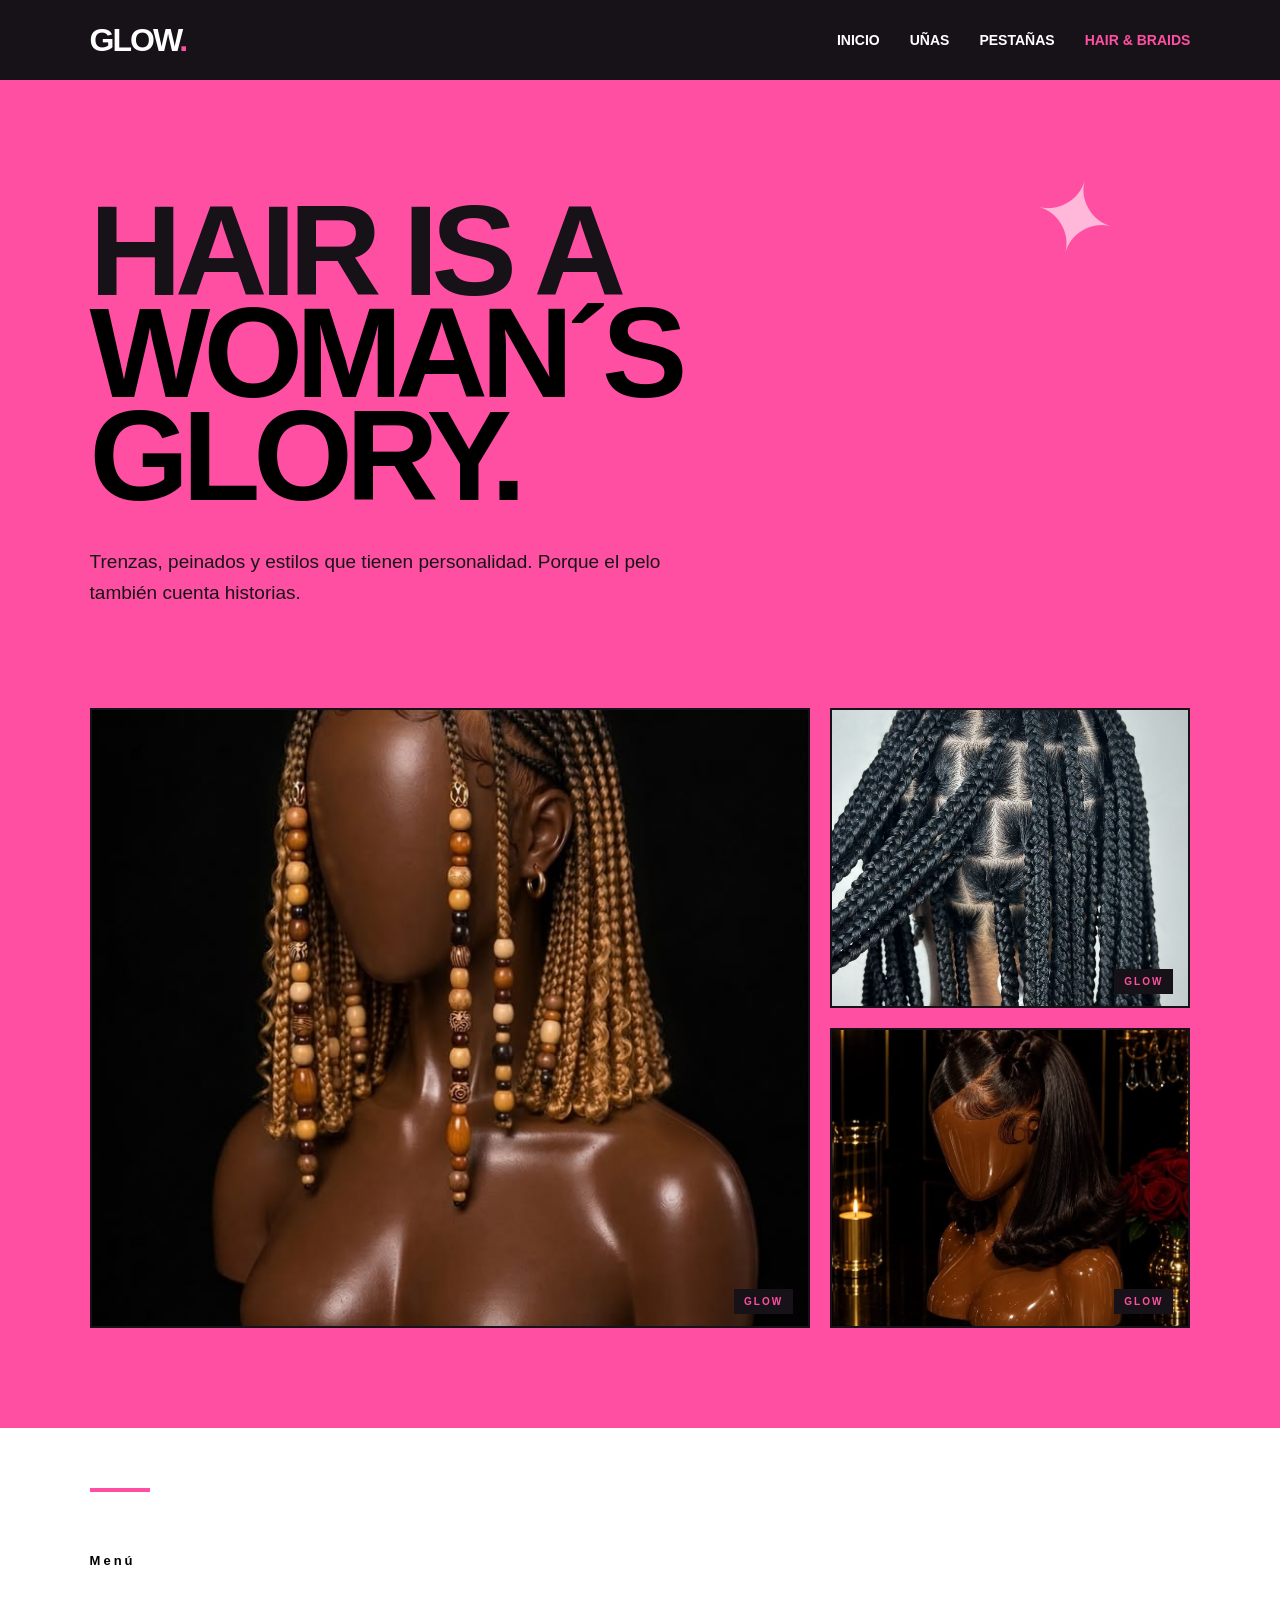
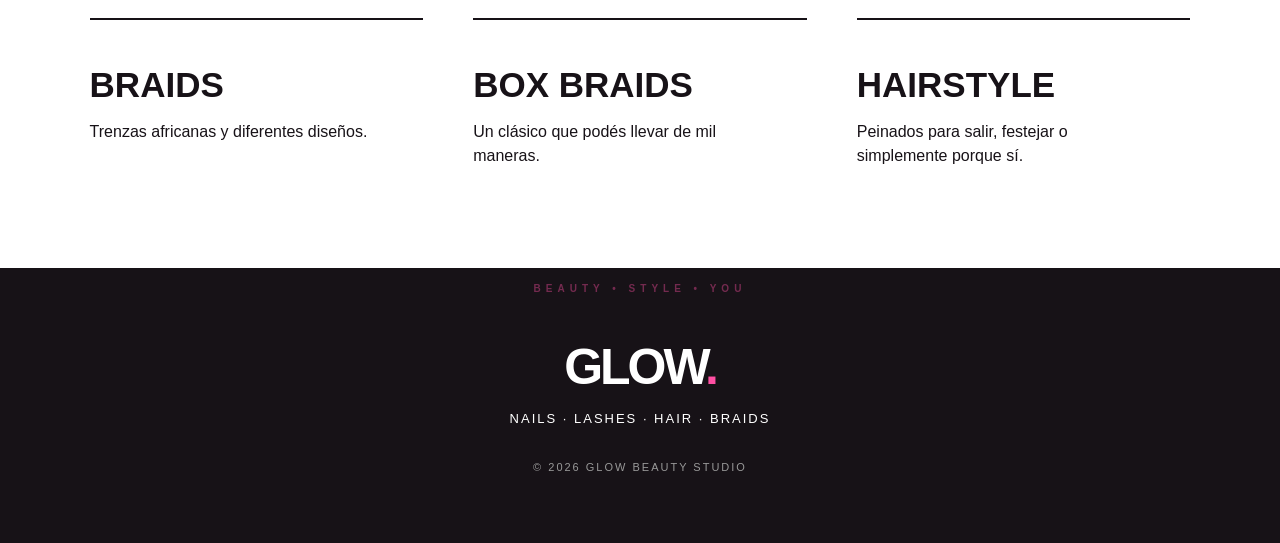
==== peinados.html @ 140ef934 "Entrega proyecto Estetica" ====
<!DOCTYPE html>
<html lang="es">

<head>
    <meta charset="UTF-8">
    <meta name="viewport" content="width=device-width, initial-scale=1.0">
    <title>GLOW — Hair & Braids</title>
    <link rel="stylesheet" href="style.css">
</head>

<body>

<header class="navbar">

    <a href="index.html" class="logo">
        GLOW<span>.</span>
    </a>

    <nav>
        <a href="index.html">Inicio</a>
        <a href="unas.html">Uñas</a>
        <a href="pestanas.html">Pestañas</a>
        <a href="peinados.html" class="activo">Hair & Braids</a>
    </nav>

</header>


<main>

    <section class="pagina-hero">


        <h1>
            HAIR IS A<br>
            <span>WOMAN´S GLORY.</span>
        </h1>

        <p>
            Trenzas, peinados y estilos que tienen
            personalidad. Porque el pelo también cuenta historias.
        </p>

    </section>


    <section class="galeria">

        <div class="foto-grande">
            <img src="img/trenzas_africanas.jpg" alt="Trenzas africanas">
        </div>

        <div class="foto">
            <img src="img/box_braids.jpg" alt="Box braids">
        </div>

        <div class="foto">
            <img src="img/peinados.jpg" alt="Peinado">
        </div>

    </section>


    <section class="contenido">

        <p class="mini-titulo">Menú</p>

        <div class="estilos">

            <div>
                <span></span>
                <h2>BRAIDS</h2>
                <p>
                    Trenzas africanas y diferentes diseños.
                </p>
            </div>

            <div>
              
                <h2>BOX BRAIDS</h2>
                <p>
                    Un clásico que podés llevar de mil maneras.
                </p>
            </div>

            <div>
             
                <h2>HAIRSTYLE</h2>
                <p>
                    Peinados para salir, festejar o simplemente
                    porque sí.
                </p>
            </div>

        </div>

    </section>

</main>


<footer>

    <div class="footer-logo">
        GLOW<span>.</span>
    </div>

    <p>NAILS · LASHES · HAIR · BRAIDS</p>

    <p class="copyright">
        © 2026 GLOW BEAUTY STUDIO
    </p>

</footer>

</body>
</html>
---- style.css ----
* {
    margin: 0;
    padding: 0;
    box-sizing: border-box;
}

body {
    background: #ff4fa3;
    color: #171217;
    font-family: Arial, sans-serif;
}



.navbar {
    width: 100%;
    min-height: 80px;
    padding: 18px 7%;
    background: #171217;
    display: flex;
    align-items: center;
    justify-content: space-between;
    gap: 30px;
}

.logo {
    color: white;
    text-decoration: none;
    font-size: 32px;
    font-weight: 900;
    letter-spacing: -2px;
    white-space: nowrap;
}

.logo span {
    color: #ff4fa3;
}

.navbar nav {
    display: flex;
    align-items: center;
    justify-content: flex-end;
    gap: 30px;
    flex-wrap: wrap;
}

.navbar nav a {
    color: white;
    text-decoration: none;
    font-size: 14px;
    font-weight: bold;
    text-transform: uppercase;
    transition: 0.3s;
    white-space: nowrap;
}

.navbar nav a:hover,
.navbar nav a.activo {
    color: #ff4fa3;
}




@media (max-width: 900px) {

    .navbar {
        flex-direction: column;
        justify-content: center;
        gap: 20px;
    }

    .navbar nav {
        width: 100%;
        justify-content: center;
        gap: 20px;
    }

}


.hero {
    min-height: 620px;
    padding: 100px 7%;
    display: flex;
    align-items: center;
    justify-content: space-between;
    gap: 50px;
    position: relative;
    overflow: hidden;
}

.hero::before {
    content: "GLOW";
    position: absolute;
    right: -40px;
    top: 40px;
    font-size: 180px;
    font-weight: 900;
    color: rgba(255, 255, 255, 0.15);
    transform: rotate(-8deg);
    pointer-events: none;
}

.hero-text {
    max-width: 650px;
    position: relative;
    z-index: 2;
}

.mini-titulo {
    color: #000000;
    font-size: 13px;
    font-weight: bold;
    letter-spacing: 3px;
    margin-bottom: 20px;
}

.hero h1 {
    font-size: clamp(70px, 10vw, 150px);
    line-height: 0.9;
    letter-spacing: -7px;
    margin-bottom: 55px;
}

.hero h1 span,
.pagina-hero h1 span {
    color: #000000;
}

.hero p {
    max-width: 500px;
    font-size: 18px;
    line-height: 1.6;
}

.hero .descripcion {
    margin-bottom: 30px;
}

.hero-img {
    width: 42%;
    position: relative;
}

.hero-img::before {
    content: "";
    position: absolute;
    width: 100%;
    height: 100%;
    border: 2px solid #171217;
    top: 14px;
    left: 14px;
    z-index: 0;
}

.hero-img img {
    width: 100%;
    height: 500px;
    object-fit: cover;
    display: block;
    position: relative;
    z-index: 1;
    border: 2px solid #171217;
}

.boton {
    display: inline-block;
    margin-top: 30px;
    padding: 16px 25px;
    background: #171217;
    color: white;
    text-decoration: none;
    font-size: 13px;
    font-weight: bold;
    letter-spacing: 1px;
    border: 2px solid #171217;
    transition: 0.3s;
}

.boton:hover {
    background: transparent;
    color: #171217;
    transform: translateY(-4px);
}




.intro {
    padding: 100px 7%;
    background: #171217;
    color: rgb(252, 27, 109);
    position: relative;
    overflow: hidden;
}

.intro::after {
    content: "✦";
    position: absolute;
    right: 8%;
    bottom: 30px;
    color: #ff4fa3;
    font-size: 90px;
    opacity: 0.8;
}

.intro h2 {
    max-width: 900px;
    font-size: clamp(40px, 6vw, 80px);
    line-height: 0.95;
    letter-spacing: -3px;
    position: relative;
    z-index: 1;
}

.intro h2 span {
    color: #ff4fa3;
}

.intro > p:last-child {
    max-width: 600px;
    margin-top: 40px;
    color: white;
    font-size: 17px;
    line-height: 1.7;
}




.servicios {
    padding: 100px 7%;
    position: relative;
}

.section-title {
    margin-bottom: 50px;
}

.section-title h2 {
    font-size: clamp(45px, 7vw, 90px);
    line-height: 0.9;
    letter-spacing: -4px;
}

.servicios-grid {
    display: grid;
    grid-template-columns: repeat(3, 1fr);
    gap: 20px;
}

.servicio {
    background: white;
    padding: 25px;
    min-height: 380px;
    border: 2px solid #171217;
    transition: 0.3s;
    text-decoration: none;
    color: #171217;
    position: relative;
    overflow: hidden;
}

.servicio::before {
    content: "GLOW";
    position: absolute;
    right: -25px;
    top: 10px;
    font-size: 55px;
    font-weight: 900;
    color: rgba(255, 79, 163, 0.15);
    transform: rotate(-90deg);
}

.servicio img {
    width: 100%;
    height: 180px;
    object-fit: cover;
    display: block;
    margin-top: 20px;
    transition: 0.4s;
}

.servicio:hover {
    background: #ff4fa3;
    transform: translateY(-8px);
    box-shadow: 8px 8px 0 #171217;
}

.servicio:hover img {
    transform: scale(1.04);
}

.servicio span {
    font-size: 13px;
    font-weight: bold;
}

.servicio h3 {
    font-size: 32px;
    margin: 30px 0 15px;
}

.servicio p {
    line-height: 1.5;
}




.frase {
    padding: 120px 7%;
    text-align: center;
    position: relative;
    background: white;
    overflow: hidden;
}

.frase::before {
    content: "“";
    position: absolute;
    left: 5%;
    top: 20px;
    font-size: 180px;
    font-weight: 900;
    color: #ff4fa3;
    opacity: 0.35;
}

.frase p {
    max-width: 1000px;
    margin: auto;
    font-size: clamp(45px, 7vw, 100px);
    line-height: 0.9;
    letter-spacing: -5px;
    font-weight: 900;
    position: relative;
}

.frase span {
    display: block;
    margin-top: 35px;
    font-size: 14px;
    font-weight: bold;
    letter-spacing: 3px;
}




.turnos {
    padding: 100px 7%;
    background: #f676b4;
    display: grid;
    grid-template-columns: 0.8fr 1.2fr;
    gap: 70px;
    align-items: start;
    position: relative;
}

.turnos-text {
    position: sticky;
    top: 30px;
}

.turnos h2 {
    font-size: clamp(50px, 8vw, 100px);
    line-height: 0.85;
    letter-spacing: -5px;
    margin-bottom: 20px;
}

.turnos p {
    margin-bottom: 45px;
    font-size: 18px;
    line-height: 1.6;
}

.turnos form {
    background: #171217;
    color: white;
    padding: 45px;
    border: 2px solid #171217;
    box-shadow: 12px 12px 0 rgba(23, 18, 23, 0.25);
}

fieldset {
    border: 1px solid #555;
    padding: 25px;
    margin-bottom: 25px;
}

legend {
    color: #ff4fa3;
    padding: 0 10px;
    font-size: 13px;
    font-weight: bold;
    text-transform: uppercase;
    letter-spacing: 2px;
}

form label {
    display: block;
    margin-bottom: 10px;
    font-size: 13px;
    font-weight: bold;
    text-transform: uppercase;
    letter-spacing: 1px;
}

form input,
form select,
form textarea {
    width: 100%;
    padding: 15px;
    border: 1px solid #777;
    background: #242024;
    color: white;
    font-family: Arial, sans-serif;
    font-size: 15px;
    margin-bottom: 22px;
}

form input:focus,
form select:focus,
form textarea:focus {
    outline: none;
    border-color: #ff4fa3;
    box-shadow: 0 0 0 2px rgba(255, 79, 163, 0.2);
}

form textarea {
    min-height: 130px;
    resize: vertical;
}

.pregunta {
    margin: 5px 0 15px;
    font-size: 13px;
    font-weight: bold;
    text-transform: uppercase;
    letter-spacing: 1px;
}

.check {
    display: flex;
    align-items: center;
    gap: 10px;
    margin-bottom: 15px;
    font-size: 14px;
    font-weight: normal;
    text-transform: none;
    letter-spacing: 0;
}

.check input {
    width: auto;
    margin: 0;
}

.form-buttons {
    display: flex;
    gap: 15px;
}

.form-buttons button {
    padding: 15px 25px;
    border: 2px solid #ff4fa3;
    background: #ff4fa3;
    color: #171217;
    font-weight: bold;
    cursor: pointer;
    text-transform: uppercase;
    transition: 0.3s;
}

.form-buttons button[type="reset"] {
    background: transparent;
    color: white;
}

.form-buttons button:hover {
    transform: translateY(-3px);
}



.pagina-hero {
    padding: 120px 7% 80px;
    max-width: 1200px;
    position: relative;
}

.pagina-hero::after {
    content: "✦";
    position: absolute;
    right: 7%;
    top: 80px;
    font-size: 100px;
    color: white;
    opacity: 0.6;
    transform: rotate(15deg);
}

.pagina-hero h1 {
    font-size: clamp(65px, 10vw, 145px);
    line-height: 0.8;
    letter-spacing: -7px;
    margin-bottom: 40px;
    position: relative;
    z-index: 1;
}

.pagina-hero > p:last-child {
    max-width: 600px;
    font-size: 19px;
    line-height: 1.6;
}




.galeria {
    padding: 20px 7% 100px;
    display: grid;
    grid-template-columns: 2fr 1fr;
    grid-template-rows: 300px 300px;
    gap: 20px;
}

.galeria img {
    width: 100%;
    height: 100%;
    object-fit: cover;
    display: block;
    transition: 0.5s;
}

.foto-grande {
    grid-row: span 2;
}

.foto {
    overflow: hidden;
    position: relative;
    border: 2px solid #171217;
}

.foto-grande {
    overflow: hidden;
    position: relative;
    border: 2px solid #171217;
}

.foto::after,
.foto-grande::after {
    content: "GLOW";
    position: absolute;
    bottom: 12px;
    right: 15px;
    background: #171217;
    color: #ff4fa3;
    padding: 7px 10px;
    font-size: 10px;
    font-weight: bold;
    letter-spacing: 2px;
}

.foto:hover img,
.foto-grande:hover img {
    transform: scale(1.05);
}




.contenido {
    padding: 100px 7%;
    background: white;
    position: relative;
}

.contenido::before {
    content: "";
    position: absolute;
    left: 7%;
    top: 60px;
    width: 60px;
    height: 4px;
    background: #ff4fa3;
}

.contenido .mini-titulo {
    padding-top: 25px;
}

.estilos {
    display: grid;
    grid-template-columns: repeat(3, 1fr);
    gap: 50px;
    margin-top: 50px;
}

.estilos div {
    border-top: 2px solid #171217;
    padding-top: 20px;
    transition: 0.3s;
}

.estilos div:hover {
    transform: translateY(-6px);
    border-top-color: #ff4fa3;
}

.estilos span {
    color: #ff3892;
    font-weight: bold;
}

.estilos h2 {
    font-size: 35px;
    margin: 25px 0 15px;
}

.estilos p {
    line-height: 1.5;
    max-width: 300px;
}



footer {
    background: #171217;
    color: white;
    padding: 70px 7%;
    text-align: center;
    position: relative;
    overflow: hidden;
}

footer::before {
    content: "BEAUTY • STYLE • YOU";
    position: absolute;
    top: 15px;
    left: 0;
    width: 100%;
    color: #ff4fa3;
    opacity: 0.4;
    font-size: 10px;
    font-weight: bold;
    letter-spacing: 5px;
}

.footer-logo {
    font-size: 50px;
    font-weight: 900;
    letter-spacing: -3px;
}

.footer-logo span {
    color: #ff4fa3;
}

footer p {
    margin-top: 15px;
    font-size: 13px;
    letter-spacing: 2px;
}

footer .copyright {
    color: #999;
    font-size: 11px;
    margin-top: 35px;
}




@media (max-width: 800px) {

    .navbar {
        flex-direction: column;
        gap: 20px;
    }

    .navbar nav {
        gap: 15px;
        flex-wrap: wrap;
        justify-content: center;
    }

    .hero {
        flex-direction: column;
        align-items: flex-start;
    }

    .hero::before {
        font-size: 100px;
        top: 20px;
    }

    .hero-img {
        width: 100%;
    }

    .hero-img img {
        height: 400px;
    }

    .servicios-grid {
        grid-template-columns: 1fr;
    }

    .galeria {
        grid-template-columns: 1fr;
        grid-template-rows: auto;
    }

    .foto-grande {
        grid-row: auto;
    }

    .galeria img {
        height: 350px;
    }

    .estilos {
        grid-template-columns: 1fr;
        gap: 35px;
    }

    .turnos {
        grid-template-columns: 1fr;
        gap: 30px;
    }

    .turnos-text {
        position: static;
    }

    .turnos form {
        padding: 25px;
    }

    .form-buttons {
        flex-direction: column;
    }

    .form-buttons button {
        width: 100%;
    }

    .pagina-hero::after {
        font-size: 60px;
        top: 40px;
    }
}
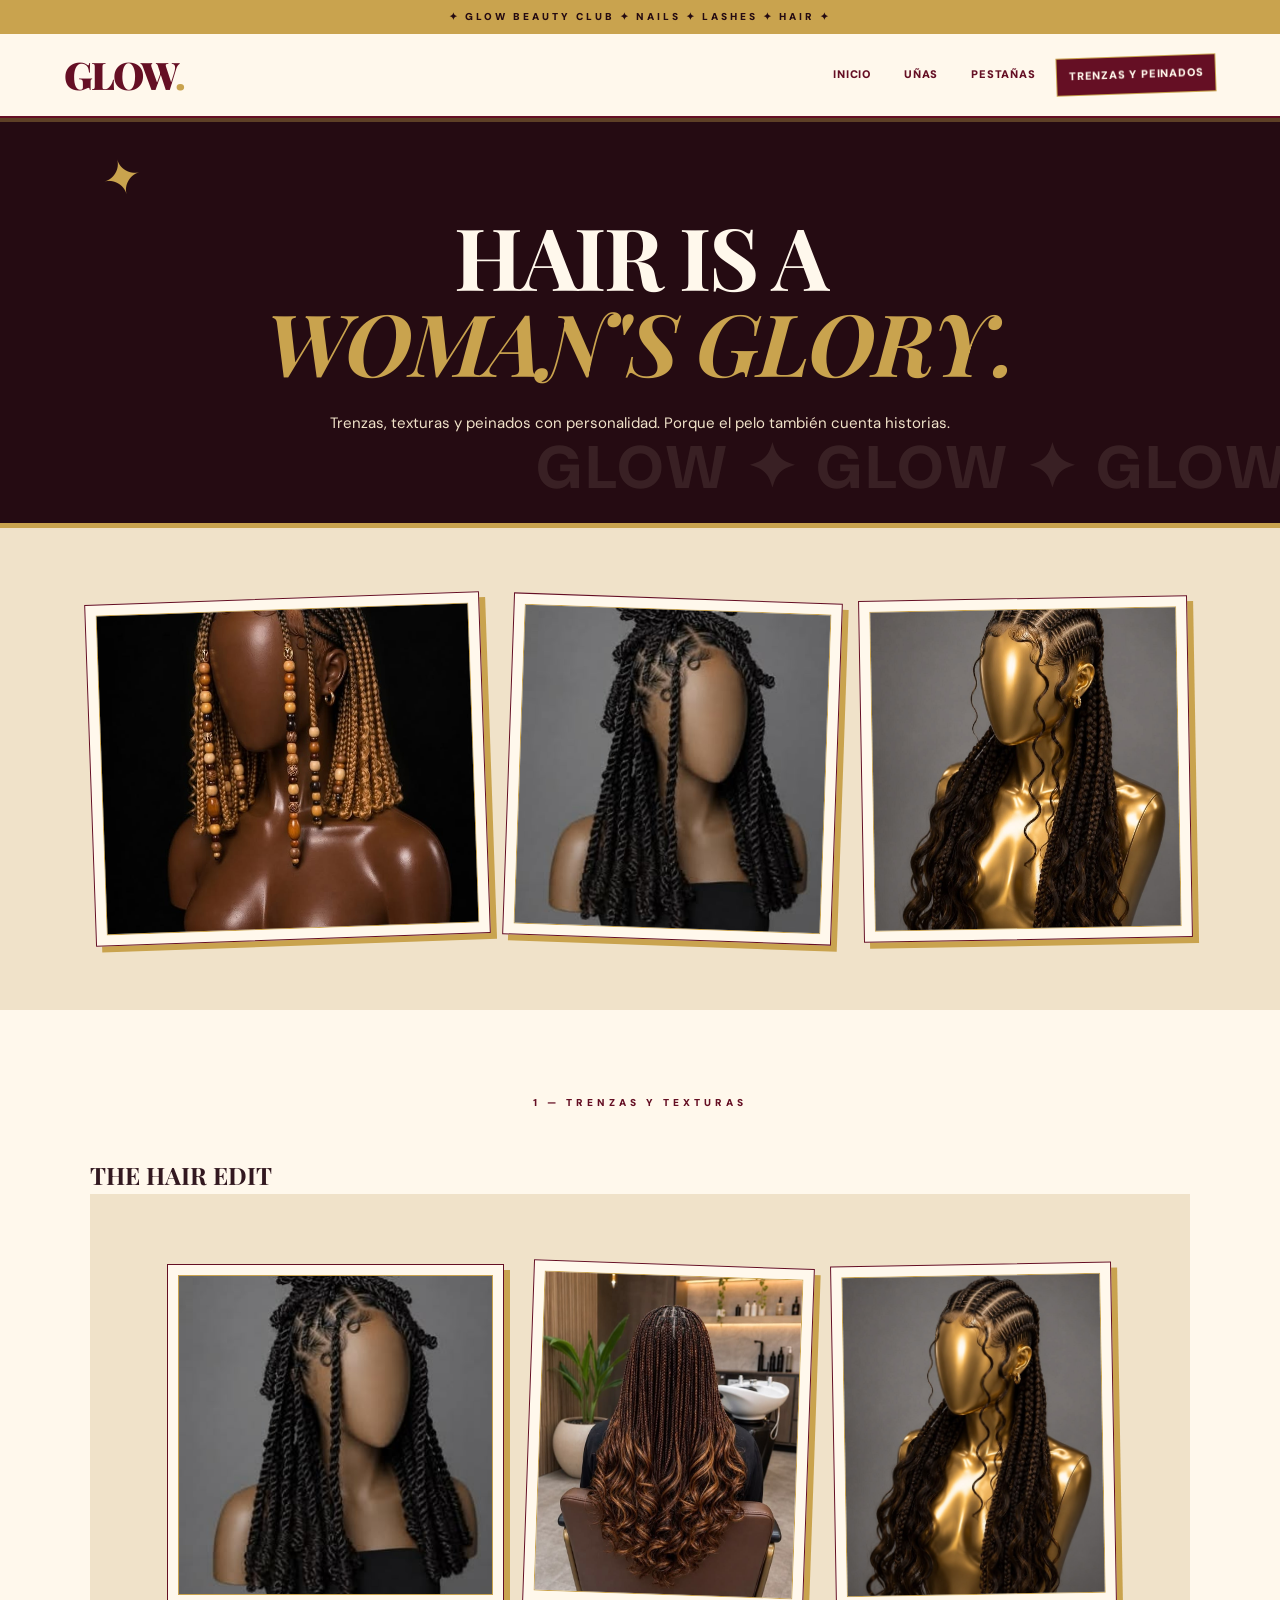
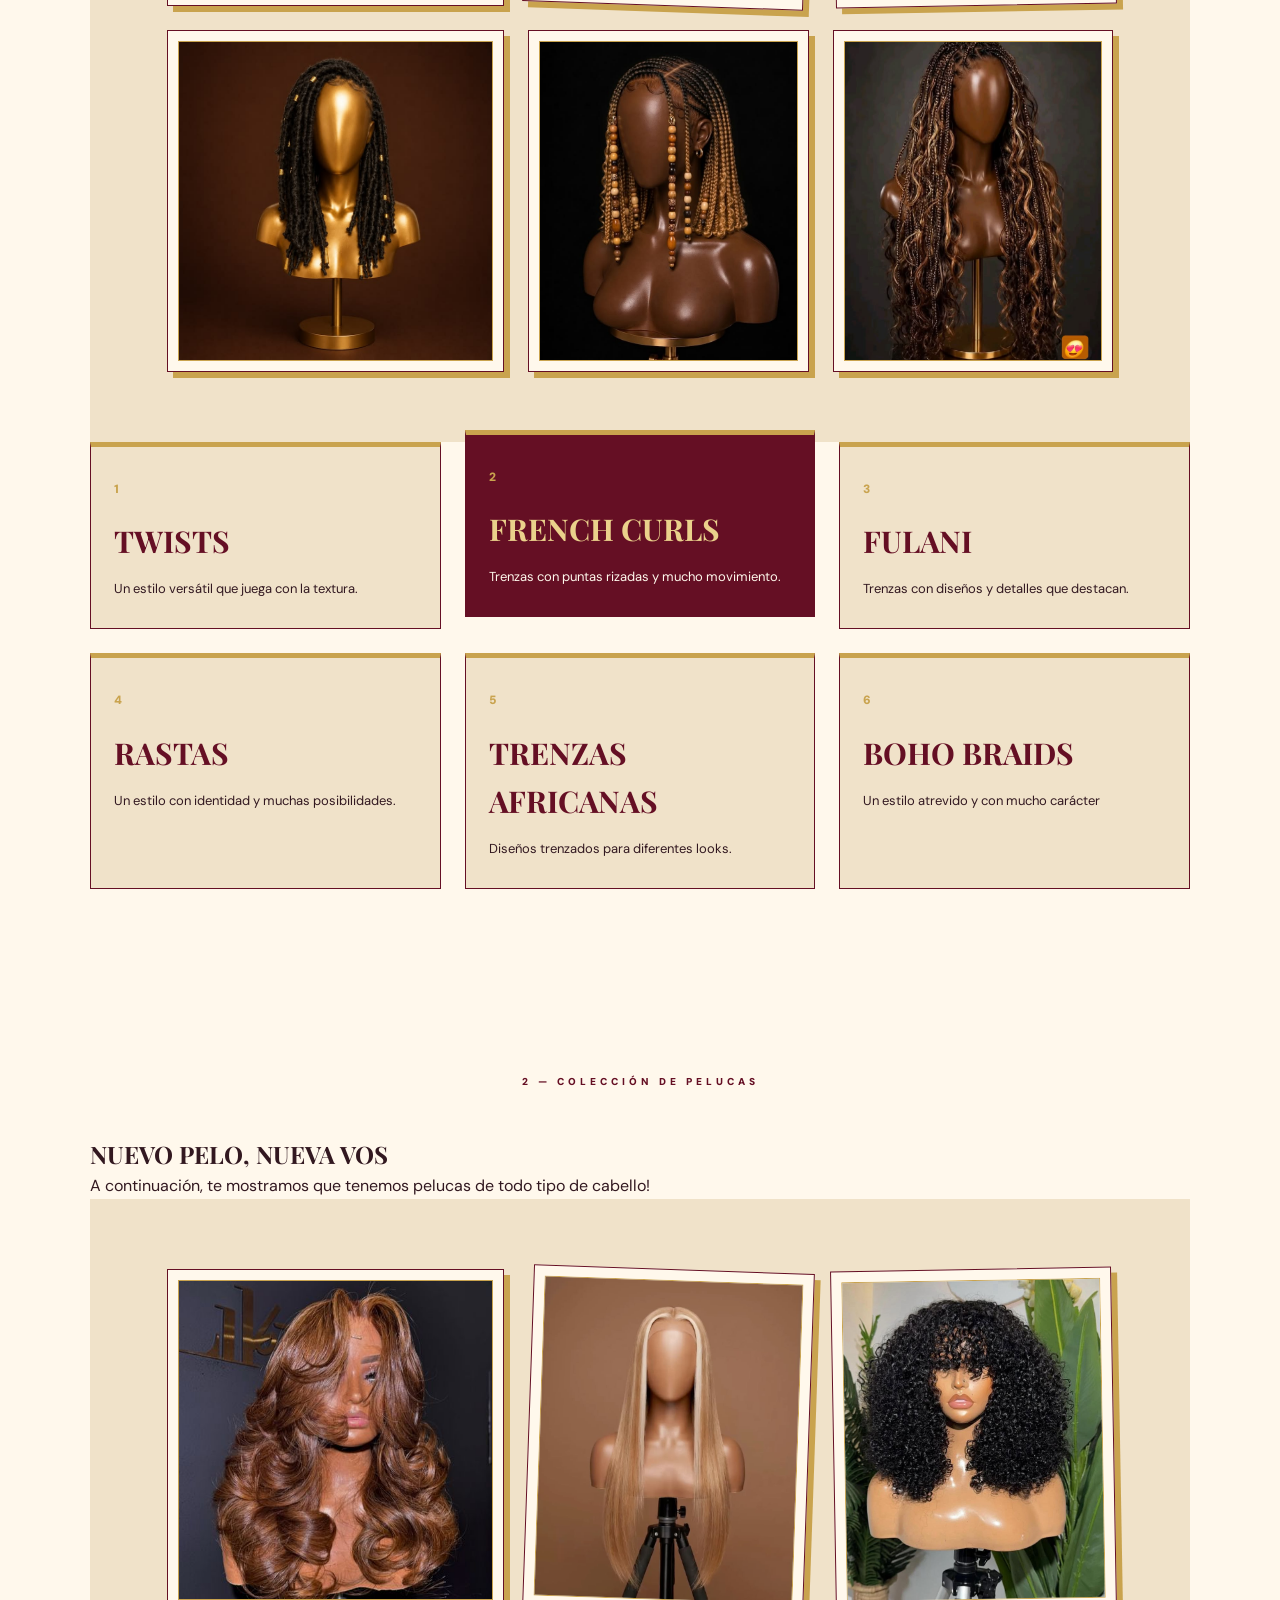
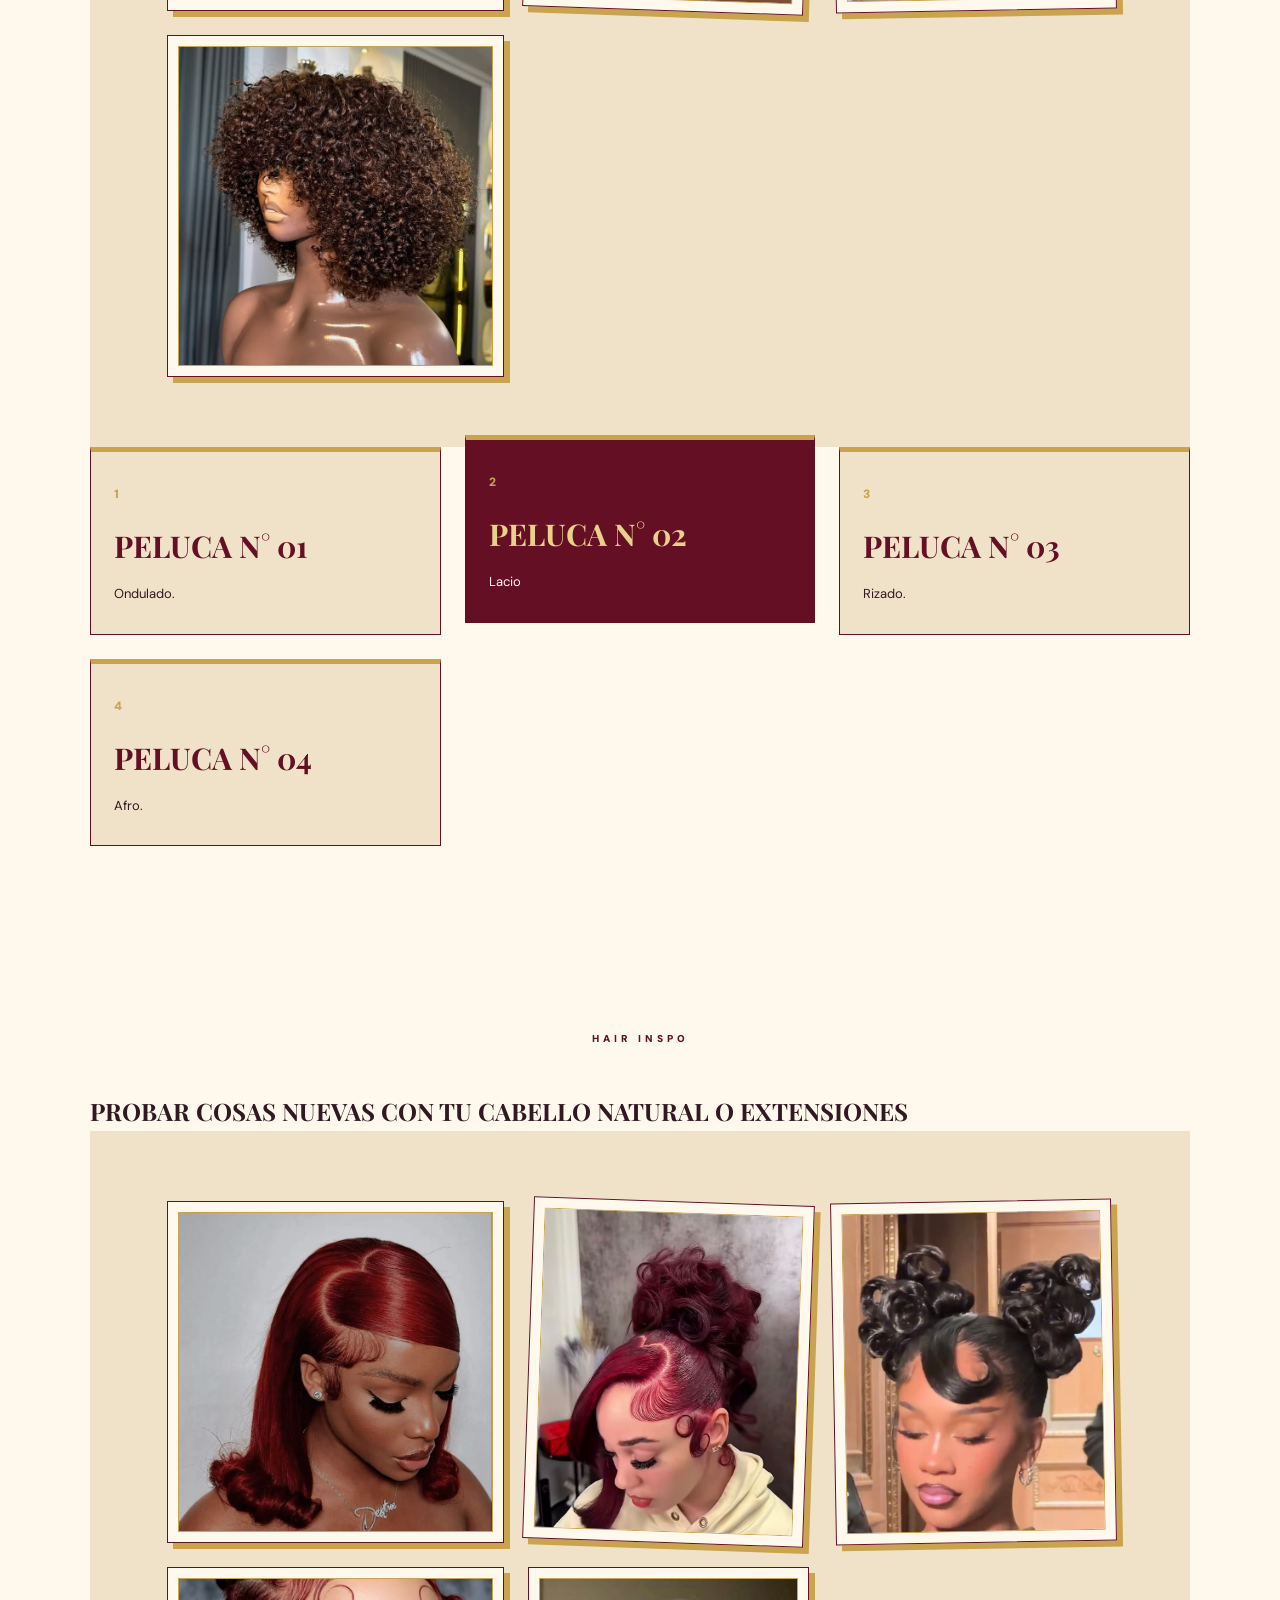
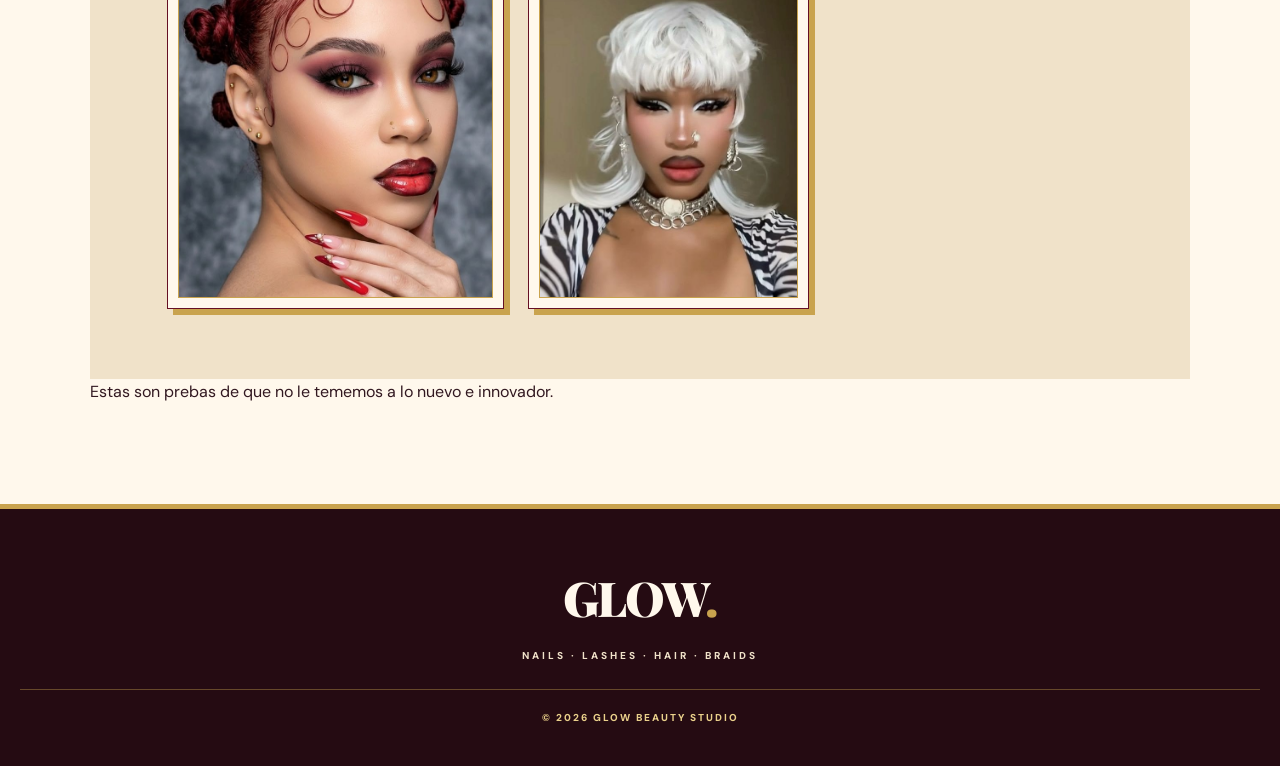
==== commit a0835b8b: "Add files Vía upload" ====
--- a/peinados.html
+++ b/peinados.html
@@ -1,118 +1,176 @@
+
 <!DOCTYPE html>
 <html lang="es">
-
 <head>
     <meta charset="UTF-8">
     <meta name="viewport" content="width=device-width, initial-scale=1.0">
-    <title>GLOW — Hair & Braids</title>
+    <title>GLOW — Trenzas y Peinados</title>
     <link rel="stylesheet" href="style.css">
 </head>
-
 <body>
 
 <header class="navbar">
-
-    <a href="index.html" class="logo">
-        GLOW<span>.</span>
-    </a>
-
+    <a href="index.html" class="logo">GLOW<span>.</span></a>
     <nav>
         <a href="index.html">Inicio</a>
         <a href="unas.html">Uñas</a>
         <a href="pestanas.html">Pestañas</a>
-        <a href="peinados.html" class="activo">Hair & Braids</a>
+        <a href="peinados.html" class="activo">Trenzas y Peinados</a>
     </nav>
-
 </header>
 
-
 <main>
-
     <section class="pagina-hero">
-
-
-        <h1>
-            HAIR IS A<br>
-            <span>WOMAN´S GLORY.</span>
-        </h1>
-
-        <p>
-            Trenzas, peinados y estilos que tienen
-            personalidad. Porque el pelo también cuenta historias.
-        </p>
-
+        <h1>HAIR IS A<br><span>WOMAN'S GLORY.</span></h1>
+        <p>Trenzas, texturas y peinados con personalidad. Porque el pelo también cuenta historias.</p>
     </section>
 
-
     <section class="galeria">
-
         <div class="foto-grande">
             <img src="img/trenzas_africanas.jpg" alt="Trenzas africanas">
         </div>
+        <div class="foto">
+            <img src="img/twists.jpg" alt="Peinado con twists">
+        </div>
+        <div class="foto">
+            <img src="img/fulani.jpg" alt="Fulani braids">
+        </div>
+    </section>
 
-        <div class="foto">
-            <img src="img/box_braids.jpg" alt="Box braids">
+    <section class="contenido">
+        <p class="mini-titulo">1 — TRENZAS Y TEXTURAS</p>
+        <h2>THE HAIR EDIT</h2>
+
+        <div class="galeria">
+            <div class="foto">
+                <img src="img/twists.jpg" alt="Twists">
+            </div>
+            <div class="foto">
+                <img src="img/french_curls.jpg" alt="French curls">
+            </div>
+            <div class="foto">
+                <img src="img/fulani.jpg" alt="Trenzas Fulani">
+            </div>
+            <div class="foto">
+                <img src="img/rasats.jpg" alt="Rastas">
+            </div>
+            <div class="foto">
+                <img src="img/trenzas_africanas.jpg" alt="Trenzas africanas">
+            </div>
+             <div class="foto">
+                <img src="img/bohobraids.jpg" alt="trenzas boho">
+            </div>
         </div>
 
-        <div class="foto">
-            <img src="img/peinados.jpg" alt="Peinado">
+        <div class="estilos">
+            <div>
+                <span>1</span>
+                <h2>TWISTS</h2>
+                <p>Un estilo versátil que juega con la textura.</p>
+            </div>
+            <div>
+                <span>2</span>
+                <h2>FRENCH CURLS</h2>
+                <p>Trenzas con puntas rizadas y mucho movimiento.</p>
+            </div>
+            <div>
+                <span>3</span>
+                <h2>FULANI</h2>
+                <p>Trenzas con diseños y detalles que destacan.</p>
+            </div>
+            <div>
+                <span>4</span>
+                <h2>RASTAS</h2>
+                <p>Un estilo con identidad y muchas posibilidades.</p>
+            </div>
+            <div>
+                <span>5</span>
+                <h2>TRENZAS AFRICANAS</h2>
+                <p>Diseños trenzados para diferentes looks.</p>
+            </div>
+            <div>
+                <span>6</span>
+                <h2>BOHO BRAIDS</h2>
+                <p>Un estilo atrevido y con mucho carácter</p>
+            </div>
+        </div>
+    </section>
+
+    <section class="contenido">
+        <p class="mini-titulo">2 — COLECCIÓN DE PELUCAS</p>
+        <h2>NUEVO PELO, NUEVA VOS</h2>
+        <p>A continuación, te mostramos que tenemos pelucas de todo tipo de cabello!</p>
+
+        <div class="galeria">
+            <div class="foto">
+                <img src="img/wig1.jpg" alt="Peluca estilo uno">
+            </div>
+            <div class="foto">
+                <img src="img/wig2.jpg" alt="Peluca estilo dos">
+            </div>
+            <div class="foto">
+                <img src="img/wig3.jpg" alt="Peluca estilo tres">
+            </div>
+            <div class="foto">
+                <img src="img/wig4.jpg" alt="Peluca estilo cuatro">
+            </div>
         </div>
 
+        <div class="estilos">
+            <div>
+                <span>1</span>
+                <h2>PELUCA N° 01</h2>
+                <p>Ondulado.</p>
+            </div>
+            <div>
+                <span>2</span>
+                <h2>PELUCA N° 02</h2>
+                <p>Lacio</p>
+            </div>
+            <div>
+                <span>3</span>
+                <h2>PELUCA N° 03</h2>
+                <p>Rizado.</p>
+            </div>
+            <div>
+                <span>4</span>
+                <h2>PELUCA N° 04</h2>
+                <p>Afro.</p>
+            </div>
+        </div>
     </section>
 
+    <section class="contenido">
+        <p class="mini-titulo">HAIR INSPO</p>
+        <h2>PROBAR COSAS NUEVAS CON TU CABELLO NATURAL O EXTENSIONES</h2>
 
-    <section class="contenido">
-
-        <p class="mini-titulo">Menú</p>
-
-        <div class="estilos">
-
-            <div>
-                <span></span>
-                <h2>BRAIDS</h2>
-                <p>
-                    Trenzas africanas y diferentes diseños.
-                </p>
+        <div class="galeria">
+            <div class="foto">
+                <img src="img/peinado1.jpg" alt="Inspiración de peinado uno">
             </div>
-
-            <div>
-              
-                <h2>BOX BRAIDS</h2>
-                <p>
-                    Un clásico que podés llevar de mil maneras.
-                </p>
+            <div class="foto">
+                <img src="img/peinado2.jpg" alt="Inspiración de peinado dos">
             </div>
-
-            <div>
-             
-                <h2>HAIRSTYLE</h2>
-                <p>
-                    Peinados para salir, festejar o simplemente
-                    porque sí.
-                </p>
+            <div class="foto">
+                <img src="img/peinado3.jpg" alt="Inspiración de peinado tres">
             </div>
-
+            <div class="foto">
+                <img src="img/peinado4.jpg" alt="Inspiración de peinado cuatro">
+            </div>
+            <div class="foto">
+                <img src="img/peinado5.jpg" alt="Inspiración de peinado cinco">
+            </div>
         </div>
 
+        <p>Estas son prebas de que no le tememos a lo nuevo e innovador.</p>
     </section>
-
 </main>
 
-
 <footer>
-
-    <div class="footer-logo">
-        GLOW<span>.</span>
-    </div>
-
+    <div class="footer-logo">GLOW<span>.</span></div>
     <p>NAILS · LASHES · HAIR · BRAIDS</p>
-
-    <p class="copyright">
-        © 2026 GLOW BEAUTY STUDIO
-    </p>
-
+    <p class="copyright">© 2026 GLOW BEAUTY STUDIO</p>
 </footer>
 
 </body>
-</html>
-
+</html>
--- a/style.css
+++ b/style.css
@@ -1,3 +1,15 @@
+@import url('https://fonts.googleapis.com/css2?family=DM+Sans:wght@400;500;600;700;800;900&family=Playfair+Display:ital,wght@0,600;0,700;0,800;0,900;1,700;1,800&display=swap');
+
+:root {
+    --bordo: #650f24;
+    --bordo-dark: #250b12;
+    --bordo-light: #8d2940;
+    --beige: #f0e2c9;
+    --beige-light: #fff8ec;
+    --gold: #c9a34e;
+    --gold-light: #ead18b;
+    --ink: #321820;
+}
 
 * {
     margin: 0;
@@ -5,757 +17,1409 @@
     box-sizing: border-box;
 }
 
+html {
+    scroll-behavior: smooth;
+    scroll-padding-top: 100px;
+}
+
 body {
-    background: #ff4fa3;
-    color: #171217;
-    font-family: Arial, sans-serif;
-}
-
+    position: relative;
+    overflow-x: hidden;
+    background-color: var(--beige);
+    color: var(--ink);
+    font-family: 'DM Sans', Arial, sans-serif;
+    line-height: 1.6;
+}
+
+body::before {
+    content: "✦ GLOW BEAUTY CLUB ✦ NAILS ✦ LASHES ✦ HAIR ✦";
+    display: block;
+    padding: 9px 12px;
+    background: var(--gold);
+    color: var(--bordo-dark);
+    text-align: center;
+    font-size: 10px;
+    font-weight: 900;
+    letter-spacing: 3px;
+    overflow-wrap: anywhere;
+}
+
+img {
+    display: block;
+    max-width: 100%;
+}
+
+a {
+    color: inherit;
+    text-decoration: none;
+}
+
+button,
+input,
+select,
+textarea {
+    font: inherit;
+}
+
+::selection {
+    background: var(--gold);
+    color: var(--bordo-dark);
+}
 
 
 .navbar {
     width: 100%;
-    min-height: 80px;
-    padding: 18px 7%;
-    background: #171217;
+    min-height: 84px;
+    padding: 15px 5%;
     display: flex;
     align-items: center;
     justify-content: space-between;
-    gap: 30px;
+    flex-wrap: wrap;
+    gap: 16px;
+    position: sticky;
+    top: 0;
+    z-index: 100;
+    background: var(--beige-light);
+    border-bottom: 2px solid var(--bordo);
+    box-shadow: 0 4px 0 rgba(201, 163, 78, 0.35);
 }
 
 .logo {
-    color: white;
-    text-decoration: none;
-    font-size: 32px;
+    flex-shrink: 0;
+    color: var(--bordo);
+    font-family: 'Playfair Display', Georgia, serif;
+    font-size: 38px;
     font-weight: 900;
+    line-height: 1;
     letter-spacing: -2px;
-    white-space: nowrap;
-}
-
-.logo span {
-    color: #ff4fa3;
+}
+
+.logo span,
+.footer-logo span {
+    color: var(--gold);
 }
 
 .navbar nav {
     display: flex;
     align-items: center;
     justify-content: flex-end;
-    gap: 30px;
     flex-wrap: wrap;
+    gap: 7px;
 }
 
 .navbar nav a {
-    color: white;
-    text-decoration: none;
-    font-size: 14px;
-    font-weight: bold;
+    display: inline-block;
+    padding: 9px 12px;
+    border: 1px solid transparent;
+    color: var(--bordo);
+    font-size: 11px;
+    font-weight: 900;
+    letter-spacing: 0.8px;
     text-transform: uppercase;
-    transition: 0.3s;
-    white-space: nowrap;
+    transition: 0.25s ease;
 }
 
 .navbar nav a:hover,
 .navbar nav a.activo {
-    color: #ff4fa3;
-}
-
-
+    background: var(--bordo);
+    color: var(--beige-light);
+    border-color: var(--gold);
+    transform: rotate(-2deg);
+}
+
+
+h1,
+h2,
+h3 {
+    overflow-wrap: anywhere;
+}
+
+h1,
+h2 {
+    font-family: 'Playfair Display', Georgia, serif;
+}
+
+h1 span,
+h2 span {
+    color: var(--gold);
+}
+
+.mini-titulo {
+    margin-bottom: 18px;
+    color: var(--bordo);
+    font-size: 10px;
+    font-weight: 900;
+    letter-spacing: 4px;
+    text-transform: uppercase;
+}
+
+
+.hero {
+    min-height: 600px;
+    padding: 75px 8%;
+    display: grid;
+    grid-template-columns: minmax(0, 1.1fr) minmax(0, 0.9fr);
+    align-items: center;
+    gap: 55px;
+    position: relative;
+    isolation: isolate;
+    background: var(--bordo-dark);
+    color: var(--beige-light);
+}
+
+.hero::before {
+    content: "✦";
+    position: absolute;
+    top: 28px;
+    right: 45%;
+    color: var(--gold);
+    font-size: 58px;
+    transform: rotate(14deg);
+    z-index: -1;
+}
+
+.hero::after {
+    content: "THE GLOW ISSUE  /  2026";
+    position: absolute;
+    bottom: 22px;
+    left: 8%;
+    color: var(--gold-light);
+    font-size: 10px;
+    font-weight: 900;
+    letter-spacing: 3px;
+}
+
+.hero .mini-titulo {
+    color: var(--gold-light);
+}
+
+.hero h1 {
+    margin-bottom: 25px;
+    font-size: clamp(48px, 6.8vw, 94px);
+    line-height: 0.98;
+    letter-spacing: -3px;
+    text-transform: uppercase;
+}
+
+.hero h1 span {
+    color: var(--gold);
+    font-style: italic;
+}
+
+.descripcion {
+    max-width: 440px;
+    margin-bottom: 30px;
+    color: var(--beige);
+    font-size: 15px;
+    line-height: 1.9;
+}
+
+.boton {
+    display: inline-block;
+    padding: 15px 22px;
+    border: 2px solid var(--gold);
+    background: var(--gold);
+    color: var(--bordo-dark);
+    font-size: 11px;
+    font-weight: 900;
+    letter-spacing: 1px;
+    transition: 0.25s ease;
+}
+
+.boton:hover {
+    background: transparent;
+    color: var(--gold-light);
+    transform: translateY(-4px) rotate(-2deg);
+}
+
+.hero-img {
+    min-width: 0;
+    position: relative;
+    padding: 13px;
+    background: var(--gold);
+    border: 2px solid var(--beige-light);
+    box-shadow: 12px 12px 0 var(--bordo-light);
+    transform: rotate(3deg);
+}
+
+.hero-img img {
+    width: 100%;
+    height: 390px;
+    object-fit: cover;
+    background: var(--beige);
+    border: 1px solid var(--bordo);
+}
+
+.sticker {
+    position: absolute;
+    top: -24px;
+    right: -25px;
+    width: 90px;
+    height: 90px;
+    display: grid;
+    place-items: center;
+    border: 2px solid var(--bordo);
+    outline: 2px dashed var(--gold);
+    outline-offset: 4px;
+    border-radius: 50%;
+    background: var(--beige-light);
+    color: var(--bordo);
+    transform: rotate(12deg);
+    z-index: 2;
+}
+
+.sticker::before {
+    content: "IT'S YOUR GLOW ✦";
+    max-width: 70px;
+    text-align: center;
+    font-size: 10px;
+    font-weight: 900;
+    line-height: 1.5;
+}
+
+
+.intro {
+    padding: 100px 7%;
+    position: relative;
+    overflow: hidden;
+    background: var(--beige-light);
+    text-align: center;
+}
+
+.intro::before {
+    content: "G";
+    position: absolute;
+    left: -12px;
+    bottom: -100px;
+    color: rgba(101, 15, 36, 0.055);
+    font-family: 'Playfair Display', Georgia, serif;
+    font-size: 320px;
+    font-weight: 900;
+    line-height: 1;
+}
+
+.intro .mini-titulo,
+.intro h2,
+.intro > p:last-child {
+    position: relative;
+}
+
+.intro h2 {
+    margin-bottom: 24px;
+    font-size: clamp(43px, 6vw, 76px);
+    line-height: 1.05;
+}
+
+.intro h2 span {
+    font-style: italic;
+}
+
+.intro > p:last-child {
+    max-width: 590px;
+    margin: 0 auto;
+    font-size: 15px;
+    line-height: 1.9;
+}
+
+
+.servicios {
+    padding: 95px 7%;
+    background: var(--beige);
+}
+
+.section-title {
+    margin-bottom: 48px;
+    text-align: center;
+}
+
+.section-title h2 {
+    color: var(--bordo);
+    font-size: clamp(38px, 5vw, 62px);
+}
+
+.servicios-grid {
+    display: grid;
+    grid-template-columns: repeat(3, minmax(0, 1fr));
+    gap: 28px;
+}
+
+.servicio {
+    min-width: 0;
+    display: flex;
+    flex-direction: column;
+    position: relative;
+    padding: 11px;
+    border: 1px solid var(--bordo);
+    background: var(--beige-light);
+    color: var(--bordo);
+    box-shadow: 6px 6px 0 var(--gold);
+    transition: transform 0.25s ease, box-shadow 0.25s ease;
+}
+
+.servicio:nth-child(2) {
+    transform: rotate(2deg);
+}
+
+.servicio:nth-child(3) {
+    transform: rotate(-2deg);
+}
+
+.servicio:hover {
+    transform: translateY(-7px) rotate(0);
+    box-shadow: 10px 10px 0 var(--bordo);
+}
+
+.servicio img {
+    width: 100%;
+    height: 260px;
+    object-fit: cover;
+    border: 1px solid var(--gold);
+}
+
+.servicio > div {
+    padding: 18px 8px 13px;
+}
+
+.servicio h3 {
+    margin-bottom: 7px;
+    font-family: 'Playfair Display', Georgia, serif;
+    font-size: 25px;
+}
+
+.servicio p {
+    font-size: 12px;
+    line-height: 1.7;
+}
+
+.numero {
+    position: absolute;
+    top: 20px;
+    left: 20px;
+    z-index: 2;
+    padding: 8px 11px;
+    border: 1px solid var(--gold);
+    background: var(--bordo);
+    color: var(--gold-light);
+    font-size: 12px;
+    font-weight: 900;
+}
+
+.frase {
+    padding: 95px 8%;
+    position: relative;
+    border-top: 5px solid var(--gold);
+    border-bottom: 5px solid var(--gold);
+    background: var(--bordo);
+    color: var(--beige-light);
+    text-align: center;
+}
+
+.frase::before,
+.frase::after {
+    content: "✦";
+    position: absolute;
+    color: var(--gold);
+    font-size: 42px;
+}
+
+.frase::before {
+    top: 20px;
+    left: 8%;
+    transform: rotate(-15deg);
+}
+
+.frase::after {
+    right: 8%;
+    bottom: 20px;
+    transform: rotate(15deg);
+}
+
+.frase p {
+    max-width: 900px;
+    margin: 0 auto 22px;
+    font-family: 'Playfair Display', Georgia, serif;
+    font-size: clamp(28px, 4.5vw, 52px);
+    font-style: italic;
+    line-height: 1.3;
+}
+
+.frase span {
+    color: var(--gold-light);
+    font-size: 11px;
+    font-weight: 900;
+    letter-spacing: 4px;
+}
+
+
+.turnos {
+    padding: 95px 7%;
+    display: grid;
+    grid-template-columns: minmax(0, 0.8fr) minmax(0, 1.2fr);
+    align-items: start;
+    gap: 55px;
+    background: var(--beige-light);
+}
+
+.turnos-text {
+    position: sticky;
+    top: 115px;
+}
+
+.turnos-text h2 {
+    margin-bottom: 22px;
+    color: var(--bordo);
+    font-size: clamp(43px, 5.5vw, 72px);
+    line-height: 1.05;
+}
+
+.turnos-text > p:last-child {
+    max-width: 370px;
+    font-size: 15px;
+    line-height: 1.9;
+}
+
+.turnos form {
+    min-width: 0;
+    display: flex;
+    flex-direction: column;
+    gap: 24px;
+}
+
+.turnos fieldset {
+    min-width: 0;
+    padding: 24px;
+    border: 1px solid var(--bordo);
+    background: var(--beige);
+    box-shadow: 5px 5px 0 var(--gold);
+}
+
+.turnos legend {
+    padding: 7px 12px;
+    border: 1px solid var(--gold);
+    background: var(--bordo);
+    color: var(--beige-light);
+    font-family: 'Playfair Display', Georgia, serif;
+    font-size: 16px;
+    font-weight: 700;
+}
+
+.turnos label,
+.turnos .pregunta {
+    display: block;
+    margin: 15px 0 8px;
+    color: var(--bordo);
+    font-size: 13px;
+    font-weight: 800;
+}
+
+.turnos input:not([type="radio"]):not([type="checkbox"]),
+.turnos select,
+.turnos textarea {
+    display: block;
+    width: 100%;
+    max-width: 100%;
+    padding: 13px;
+    border: 1px solid #bda987;
+    border-radius: 0;
+    background: var(--beige-light);
+    color: var(--bordo-dark);
+    font-family: inherit;
+    font-size: 14px;
+}
+
+.turnos input:focus,
+.turnos select:focus,
+.turnos textarea:focus {
+    outline: 2px solid var(--gold);
+    outline-offset: 2px;
+}
+
+.turnos textarea {
+    min-height: 120px;
+    resize: vertical;
+}
+
+.turnos .check {
+    display: flex;
+    align-items: flex-start;
+    gap: 10px;
+    line-height: 1.6;
+    font-weight: 500;
+}
+
+.turnos .check input {
+    flex-shrink: 0;
+    margin-top: 5px;
+    accent-color: var(--bordo);
+}
+
+.form-buttons {
+    display: flex;
+    flex-wrap: wrap;
+    gap: 12px;
+}
+
+.form-buttons button {
+    flex: 1 1 140px;
+    padding: 15px 18px;
+    border: 2px solid var(--bordo);
+    background: var(--bordo);
+    color: var(--beige-light);
+    font-size: 11px;
+    font-weight: 900;
+    letter-spacing: 2px;
+    cursor: pointer;
+    transition: 0.25s ease;
+}
+
+.form-buttons button:hover {
+    border-color: var(--gold);
+    background: var(--gold);
+    color: var(--bordo-dark);
+    transform: translateY(-3px);
+}
+
+.form-buttons button[type="reset"] {
+    background: transparent;
+    color: var(--bordo);
+}
+
+.form-buttons button[type="reset"]:hover {
+    background: var(--bordo);
+    color: var(--beige-light);
+}
+
+
+.pagina-hero {
+    padding: 95px 8% 85px;
+    position: relative;
+    overflow: hidden;
+    border-bottom: 5px solid var(--gold);
+    background: var(--bordo-dark);
+    color: var(--beige-light);
+    text-align: center;
+}
+
+.pagina-hero::before {
+    content: "✦";
+    position: absolute;
+    top: 22px;
+    left: 8%;
+    color: var(--gold);
+    font-size: 48px;
+    transform: rotate(-15deg);
+}
+
+.pagina-hero::after {
+    content: "GLOW ✦ GLOW ✦ GLOW";
+    position: absolute;
+    right: -10px;
+    bottom: 7px;
+    color: rgba(240, 226, 201, 0.10);
+    font-size: clamp(28px, 5vw, 60px);
+    font-weight: 900;
+    letter-spacing: 4px;
+    white-space: nowrap;
+    pointer-events: none;
+}
+
+.pagina-hero h1 {
+    position: relative;
+    z-index: 1;
+    margin-bottom: 24px;
+    font-size: clamp(42px, 7vw, 86px);
+    line-height: 1;
+    letter-spacing: -2px;
+}
+
+.pagina-hero h1 span {
+    color: var(--gold);
+    font-style: italic;
+}
+
+.pagina-hero > p {
+    max-width: 620px;
+    margin: 0 auto;
+    position: relative;
+    z-index: 1;
+    color: var(--beige);
+    font-size: 15px;
+    line-height: 1.9;
+}
+
+
+.galeria {
+    padding: 70px 7%;
+    display: grid;
+    grid-template-columns: 1.2fr 1fr 1fr;
+    align-items: center;
+    gap: 24px;
+    background: var(--beige);
+}
+
+.galeria > div {
+    min-width: 0;
+    padding: 10px;
+    overflow: hidden;
+    border: 1px solid var(--bordo);
+    background: var(--beige-light);
+    box-shadow: 6px 6px 0 var(--gold);
+}
+
+.galeria .foto-grande {
+    transform: rotate(-2deg);
+}
+
+.galeria .foto:nth-child(2) {
+    transform: rotate(2deg);
+}
+
+.galeria .foto:nth-child(3) {
+    transform: rotate(-1deg);
+}
+
+.galeria img {
+    width: 100%;
+    height: 320px;
+    object-fit: cover;
+    border: 1px solid var(--gold);
+    background: var(--beige);
+    transition: transform 0.35s ease;
+}
+
+.galeria > div:hover img {
+    transform: scale(1.04);
+}
+
+.contenido {
+    padding: 85px 7% 100px;
+    background: var(--beige-light);
+}
+
+.contenido > .mini-titulo {
+    margin-bottom: 45px;
+    text-align: center;
+}
+
+.estilos {
+    display: grid;
+    grid-template-columns: repeat(3, minmax(0, 1fr));
+    gap: 24px;
+}
+
+.estilos > div {
+    min-width: 0;
+    padding: 28px 23px;
+    border: 1px solid var(--bordo);
+    border-top: 5px solid var(--gold);
+    background: var(--beige);
+    transition: transform 0.25s ease;
+}
+
+.estilos > div:nth-child(2) {
+    transform: translateY(-12px);
+    background: var(--bordo);
+    color: var(--beige-light);
+}
+
+.estilos > div:hover {
+    transform: translateY(-7px);
+}
+
+.estilos > div:nth-child(2):hover {
+    transform: translateY(-18px);
+}
+
+.estilos span {
+    display: inline-block;
+    margin-bottom: 18px;
+    color: var(--gold);
+    font-size: 12px;
+    font-weight: 900;
+    letter-spacing: 2px;
+}
+
+.estilos h2 {
+    margin-bottom: 12px;
+    color: var(--bordo);
+    font-size: clamp(21px, 2.4vw, 30px);
+    overflow-wrap: anywhere;
+}
+
+.estilos > div:nth-child(2) h2 {
+    color: var(--gold-light);
+}
+
+.estilos p {
+    font-size: 13px;
+    line-height: 1.8;
+}
+
+
+footer {
+    padding: 50px 20px 28px;
+    border-top: 5px solid var(--gold);
+    background: var(--bordo-dark);
+    color: var(--beige);
+    text-align: center;
+}
+
+.footer-logo {
+    margin-bottom: 12px;
+    color: var(--beige-light);
+    font-family: 'Playfair Display', Georgia, serif;
+    font-size: 48px;
+    font-weight: 900;
+    letter-spacing: -2px;
+}
+
+footer > p {
+    margin: 12px 0;
+    font-size: 10px;
+    font-weight: 800;
+    letter-spacing: 3px;
+}
+
+footer .copyright {
+    margin-top: 25px;
+    padding-top: 20px;
+    border-top: 1px solid rgba(201, 163, 78, 0.4);
+    color: var(--gold-light);
+    font-size: 10px;
+    letter-spacing: 2px;
+}
 
 
 @media (max-width: 900px) {
-
     .navbar {
+        padding: 15px 4%;
+        gap: 12px;
+    }
+
+    .logo {
+        font-size: 32px;
+    }
+
+    .navbar nav {
+        gap: 3px;
+    }
+
+    .navbar nav a {
+        padding: 9px 8px;
+        font-size: 10px;
+        letter-spacing: 0;
+    }
+
+    .hero {
+        gap: 32px;
+        padding: 65px 6%;
+    }
+
+    .hero-img img {
+        height: 310px;
+    }
+
+    .servicios,
+    .turnos,
+    .contenido {
+        padding-left: 5%;
+        padding-right: 5%;
+    }
+
+    .servicios-grid {
+        gap: 18px;
+    }
+
+    .servicio img {
+        height: 220px;
+    }
+
+    .galeria {
+        gap: 15px;
+        padding-left: 5%;
+        padding-right: 5%;
+    }
+
+    .galeria img {
+        height: 250px;
+    }
+
+    .turnos {
+        gap: 30px;
+    }
+}
+
+@media (max-width: 600px) {
+    body::before {
+        padding: 8px 5px;
+        font-size: 9px;
+        letter-spacing: 1.5px;
+    }
+
+    .navbar {
+        position: relative;
         flex-direction: column;
-        justify-content: center;
-        gap: 20px;
+        gap: 14px;
+        padding: 18px 10px;
+    }
+
+    .logo {
+        font-size: 38px;
     }
 
     .navbar nav {
         width: 100%;
         justify-content: center;
-        gap: 20px;
-    }
-
-}
-
-
-.hero {
-    min-height: 620px;
-    padding: 100px 7%;
-    display: flex;
+        gap: 4px;
+    }
+
+    .navbar nav a {
+        padding: 9px 7px;
+        font-size: 9px;
+        letter-spacing: 0;
+    }
+
+    .hero {
+        grid-template-columns: minmax(0, 1fr);
+        gap: 42px;
+        padding: 60px 7% 85px;
+    }
+
+    .hero::before {
+        top: 16px;
+        right: 8%;
+        font-size: 40px;
+    }
+
+    .hero h1 {
+        font-size: clamp(43px, 12vw, 70px);
+        letter-spacing: -2px;
+    }
+
+    .hero-img {
+        width: 88%;
+        margin: 0 auto 15px;
+    }
+
+    .hero-img img {
+        height: 290px;
+    }
+
+    .sticker {
+        top: -19px;
+        right: -19px;
+        width: 76px;
+        height: 76px;
+    }
+
+    .sticker::before {
+        font-size: 9px;
+    }
+
+    .intro {
+        padding: 75px 7%;
+    }
+
+    .intro h2 {
+        font-size: 45px;
+    }
+
+    .servicios {
+        padding: 70px 7%;
+    }
+
+    .servicios-grid {
+        grid-template-columns: minmax(0, 1fr);
+        gap: 28px;
+    }
+
+    .servicio:nth-child(2),
+    .servicio:nth-child(3) {
+        transform: none;
+    }
+
+    .servicio img {
+        height: 280px;
+    }
+
+    .frase {
+        padding: 80px 8%;
+    }
+
+    .frase::before {
+        left: 4%;
+    }
+
+    .frase::after {
+        right: 4%;
+    }
+
+    .turnos {
+        grid-template-columns: minmax(0, 1fr);
+        gap: 38px;
+        padding: 70px 7%;
+    }
+
+    .turnos-text {
+        position: static;
+    }
+
+    .turnos fieldset {
+        padding: 20px 15px;
+    }
+
+    .pagina-hero {
+        padding: 72px 7%;
+    }
+
+    .pagina-hero h1 {
+        font-size: clamp(38px, 10.5vw, 60px);
+        letter-spacing: -1px;
+    }
+
+    .pagina-hero::before {
+        left: 5%;
+        font-size: 35px;
+    }
+
+    .galeria {
+        grid-template-columns: repeat(2, minmax(0, 1fr));
+        gap: 15px;
+        padding: 42px 7%;
+    }
+
+    .galeria .foto-grande {
+        grid-column: 1 / -1;
+        transform: none;
+    }
+
+    .galeria .foto:nth-child(2),
+    .galeria .foto:nth-child(3) {
+        transform: none;
+    }
+
+    .galeria img {
+        height: 195px;
+    }
+
+    .galeria .foto-grande img {
+        height: 290px;
+    }
+
+    .contenido {
+        padding: 65px 7%;
+    }
+
+    .estilos {
+        grid-template-columns: minmax(0, 1fr);
+        gap: 22px;
+    }
+
+    .estilos > div:nth-child(2) {
+        transform: none;
+    }
+
+    .estilos > div:nth-child(2):hover {
+        transform: translateY(-7px);
+    }
+
+    footer {
+        padding: 42px 12px 24px;
+    }
+
+    footer > p {
+        font-size: 9px;
+        letter-spacing: 1.5px;
+    }
+}
+
+
+@media (max-width: 360px) {
+    .navbar nav {
+        gap: 2px;
+    }
+
+    .navbar nav a {
+        padding: 8px 5px;
+        font-size: 8px;
+    }
+
+    .hero h1 {
+        font-size: 40px;
+    }
+
+    .galeria {
+        grid-template-columns: minmax(0, 1fr);
+    }
+
+    .galeria .foto-grande {
+        grid-column: auto;
+    }
+
+    .galeria img,
+    .galeria .foto-grande img {
+        height: 250px;
+    }
+}
+
+
+@media (prefers-reduced-motion: reduce) {
+    html {
+        scroll-behavior: auto;
+    }
+
+    *,
+    *::before,
+    *::after {
+        transition-duration: 0.01ms !important;
+    }
+}
+
+
+
+.catalogo-lashes {
+width: min(1050px, 90%);
+margin: 85px auto;
+}
+
+.catalogo-encabezado {
+margin-bottom: 45px;
+}
+
+.catalogo-encabezado h2 {
+color: #6b1f32;
+font-size: clamp(32px, 5vw, 52px);
+margin: 12px 0;
+letter-spacing: 2px;
+}
+
+.catalogo-encabezado h2 span,
+.lash-cierre h2 span {
+color: #b58a48;
+}
+
+.catalogo-encabezado > p:last-child {
+line-height: 1.8;
+color: #6b5a55;
+}
+
+.lash-item {
+display: grid;
+grid-template-columns: minmax(0, 0.9fr) minmax(0, 1.1fr);
+align-items: center;
+gap: clamp(22px, 5vw, 60px);
+padding: 30px 0;
+margin-bottom: 25px;
+border-bottom: 1px solid #c5a46d;
+}
+
+.lash-item:nth-of-type(even) {
+grid-template-columns: minmax(0, 1.1fr) minmax(0, 0.9fr);
+}
+
+.lash-item:nth-of-type(even) .lash-foto {
+order: 2;
+}
+
+.lash-foto {
+min-width: 0;
+height: 310px;
+padding: 6px;
+background: #eadaca;
+border: 1px solid #c5a46d;
+overflow: hidden;
+}
+
+.lash-foto img {
+width: 100%;
+height: 100%;
+display: block;
+object-fit: cover;
+transition: transform 0.4s ease;
+}
+
+.lash-foto:hover img {
+transform: scale(1.04);
+}
+
+.lash-info {
+min-width: 0;
+}
+
+.lash-numero {
+color: #a17c3c;
+font-size: 11px;
+letter-spacing: 2px;
+}
+
+.lash-info h3 {
+color: #6b1f32;
+font-size: clamp(27px, 3vw, 38px);
+margin: 14px 0;
+overflow-wrap: anywhere;
+}
+
+.lash-info p {
+color: #4e4140;
+line-height: 1.9;
+margin-bottom: 20px;
+}
+
+.lash-etiqueta {
+color: #94713d;
+font-size: 10px;
+letter-spacing: 1.5px;
+line-height: 1.8;
+}
+
+.lash-cierre {
+width: min(1050px, 90%);
+margin: 80px auto;
+padding: 50px 20px;
+text-align: center;
+border-top: 1px solid #c5a46d;
+border-bottom: 1px solid #c5a46d;
+}
+
+.lash-cierre h2 {
+color: #6b1f32;
+font-size: clamp(35px, 6vw, 60px);
+line-height: 1.1;
+margin: 20px 0;
+}
+
+.lash-cierre > p:last-child {
+line-height: 1.8;
+color: #6b5a55;
+}
+
+@media (max-width: 650px) 
+{
+    .catalogo-lashes {
+        width: 92%;
+        margin: 55px auto;
+    }
+}
+
+.lash-item,
+.lash-item:nth-of-type(even) {
+    grid-template-columns: minmax(0, 1fr);
+    gap: 20px;
+    padding: 22px 0;
+}
+
+.lash-item:nth-of-type(even) .lash-foto {
+    order: 0;
+}
+
+.lash-foto {
+    height: 280px;
+}
+
+.lash-info h3 {
+    font-size: 30px;
+}
+
+
+.catalogo-lashes {
+    width: min(1050px, 90%);
+    margin: 85px auto;
+}
+
+.catalogo-encabezado {
+    margin-bottom: 45px;
+}
+
+.catalogo-encabezado h2 {
+    color: #6b1f32;
+    font-size: clamp(32px, 5vw, 52px);
+    margin: 12px 0;
+    letter-spacing: 2px;
+}
+
+.catalogo-encabezado h2 span,
+.lash-cierre h2 span {
+    color: #b58a48;
+}
+
+.catalogo-encabezado > p:last-child {
+    line-height: 1.8;
+    color: #6b5a55;
+}
+
+.lash-item {
+    display: grid;
+    grid-template-columns: minmax(0, 0.9fr) minmax(0, 1.1fr);
     align-items: center;
-    justify-content: space-between;
-    gap: 50px;
-    position: relative;
+    gap: clamp(22px, 5vw, 60px);
+    padding: 30px 0;
+    margin-bottom: 25px;
+    border-bottom: 1px solid #c5a46d;
+}
+
+.lash-item:nth-of-type(even) {
+    grid-template-columns: minmax(0, 1.1fr) minmax(0, 0.9fr);
+}
+
+.lash-item:nth-of-type(even) .lash-foto {
+    order: 2;
+}
+
+.lash-foto {
+    min-width: 0;
+    height: 310px;
+    padding: 6px;
+    background: #eadaca;
+    border: 1px solid #c5a46d;
     overflow: hidden;
 }
 
-.hero::before {
-    content: "GLOW";
-    position: absolute;
-    right: -40px;
-    top: 40px;
-    font-size: 180px;
-    font-weight: 900;
-    color: rgba(255, 255, 255, 0.15);
-    transform: rotate(-8deg);
-    pointer-events: none;
-}
-
-.hero-text {
-    max-width: 650px;
-    position: relative;
-    z-index: 2;
-}
-
-.mini-titulo {
-    color: #000000;
-    font-size: 13px;
-    font-weight: bold;
-    letter-spacing: 3px;
-    margin-bottom: 20px;
-}
-
-.hero h1 {
-    font-size: clamp(70px, 10vw, 150px);
-    line-height: 0.9;
-    letter-spacing: -7px;
-    margin-bottom: 55px;
-}
-
-.hero h1 span,
-.pagina-hero h1 span {
-    color: #000000;
-}
-
-.hero p {
-    max-width: 500px;
-    font-size: 18px;
-    line-height: 1.6;
-}
-
-.hero .descripcion {
-    margin-bottom: 30px;
-}
-
-.hero-img {
-    width: 42%;
-    position: relative;
-}
-
-.hero-img::before {
-    content: "";
-    position: absolute;
+.lash-foto img {
     width: 100%;
     height: 100%;
-    border: 2px solid #171217;
-    top: 14px;
-    left: 14px;
-    z-index: 0;
-}
-
-.hero-img img {
+    display: block;
+    object-fit: cover;
+    transition: transform 0.4s ease;
+}
+
+.lash-foto:hover img {
+    transform: scale(1.04);
+}
+
+.lash-info {
+    min-width: 0;
+}
+
+.lash-numero {
+    color: #a17c3c;
+    font-size: 11px;
+    letter-spacing: 2px;
+}
+
+.lash-info h3 {
+    color: #6b1f32;
+    font-size: clamp(27px, 3vw, 38px);
+    margin: 14px 0;
+    overflow-wrap: anywhere;
+}
+
+.lash-info p {
+    color: #4e4140;
+    line-height: 1.9;
+    margin-bottom: 20px;
+}
+
+.lash-etiqueta {
+    color: #94713d;
+    font-size: 10px;
+    letter-spacing: 1.5px;
+    line-height: 1.8;
+}
+
+.lash-cierre {
+    width: min(1050px, 90%);
+    margin: 80px auto;
+    padding: 50px 20px;
+    text-align: center;
+    border-top: 1px solid #c5a46d;
+    border-bottom: 1px solid #c5a46d;
+}
+
+.lash-cierre h2 {
+    color: #6b1f32;
+    font-size: clamp(35px, 6vw, 60px);
+    line-height: 1.1;
+    margin: 20px 0;
+}
+
+.lash-cierre > p:last-child {
+    line-height: 1.8;
+    color: #6b5a55;
+}
+
+@media (max-width: 650px) {
+    .catalogo-lashes {
+        width: 92%;
+        margin: 55px auto;
+    }
+
+    .lash-item,
+    .lash-item:nth-of-type(even) {
+        grid-template-columns: minmax(0, 1fr);
+        gap: 20px;
+        padding: 22px 0;
+    }
+
+    .lash-item:nth-of-type(even) .lash-foto {
+        order: 0;
+    }
+
+    .lash-foto {
+        height: 280px;
+    }
+
+    .lash-info h3 {
+        font-size: 30px;
+    }
+}
+
+
+
+.postit-section {
+    width: min(1100px, 90%);
+    margin: 80px auto;
+    padding: 45px 0;
+    border-top: 1px solid #c5a46d;
+    border-bottom: 1px solid #c5a46d;
+}
+
+.postit-section h2 {
+    color: #6b1f32;
+    font-size: clamp(28px, 4vw, 44px);
+    margin: 12px 0;
+    letter-spacing: 1px;
+}
+
+.postit-section h2 span {
+    color: #b58a48;
+}
+
+.postit-descripcion {
+    max-width: 650px;
+    color: #4e4140;
+    line-height: 1.8;
+    margin-bottom: 30px;
+}
+
+.postit-galeria {
+    display: grid;
+    grid-template-columns: repeat(4, minmax(0, 1fr));
+    gap: 16px;
+}
+
+.postit-galeria img {
+    display: block;
     width: 100%;
-    height: 500px;
+    aspect-ratio: 3 / 4;
     object-fit: cover;
-    display: block;
-    position: relative;
-    z-index: 1;
-    border: 2px solid #171217;
-}
-
-.boton {
-    display: inline-block;
-    margin-top: 30px;
-    padding: 16px 25px;
-    background: #171217;
-    color: white;
-    text-decoration: none;
-    font-size: 13px;
-    font-weight: bold;
-    letter-spacing: 1px;
-    border: 2px solid #171217;
-    transition: 0.3s;
-}
-
-.boton:hover {
-    background: transparent;
-    color: #171217;
-    transform: translateY(-4px);
-}
-
-
-
-
-.intro {
-    padding: 100px 7%;
-    background: #171217;
-    color: rgb(252, 27, 109);
-    position: relative;
-    overflow: hidden;
-}
-
-.intro::after {
-    content: "✦";
-    position: absolute;
-    right: 8%;
-    bottom: 30px;
-    color: #ff4fa3;
-    font-size: 90px;
-    opacity: 0.8;
-}
-
-.intro h2 {
-    max-width: 900px;
-    font-size: clamp(40px, 6vw, 80px);
-    line-height: 0.95;
-    letter-spacing: -3px;
-    position: relative;
-    z-index: 1;
-}
-
-.intro h2 span {
-    color: #ff4fa3;
-}
-
-.intro > p:last-child {
-    max-width: 600px;
-    margin-top: 40px;
-    color: white;
-    font-size: 17px;
-    line-height: 1.7;
-}
-
-
-
-
-.servicios {
-    padding: 100px 7%;
-    position: relative;
-}
-
-.section-title {
-    margin-bottom: 50px;
-}
-
-.section-title h2 {
-    font-size: clamp(45px, 7vw, 90px);
-    line-height: 0.9;
-    letter-spacing: -4px;
-}
-
-.servicios-grid {
-    display: grid;
-    grid-template-columns: repeat(3, 1fr);
-    gap: 20px;
-}
-
-.servicio {
-    background: white;
-    padding: 25px;
-    min-height: 380px;
-    border: 2px solid #171217;
-    transition: 0.3s;
-    text-decoration: none;
-    color: #171217;
-    position: relative;
-    overflow: hidden;
-}
-
-.servicio::before {
-    content: "GLOW";
-    position: absolute;
-    right: -25px;
-    top: 10px;
-    font-size: 55px;
-    font-weight: 900;
-    color: rgba(255, 79, 163, 0.15);
-    transform: rotate(-90deg);
-}
-
-.servicio img {
-    width: 100%;
-    height: 180px;
-    object-fit: cover;
-    display: block;
-    margin-top: 20px;
-    transition: 0.4s;
-}
-
-.servicio:hover {
-    background: #ff4fa3;
-    transform: translateY(-8px);
-    box-shadow: 8px 8px 0 #171217;
-}
-
-.servicio:hover img {
-    transform: scale(1.04);
-}
-
-.servicio span {
-    font-size: 13px;
-    font-weight: bold;
-}
-
-.servicio h3 {
-    font-size: 32px;
-    margin: 30px 0 15px;
-}
-
-.servicio p {
-    line-height: 1.5;
-}
-
-
-
-
-.frase {
-    padding: 120px 7%;
-    text-align: center;
-    position: relative;
-    background: white;
-    overflow: hidden;
-}
-
-.frase::before {
-    content: "“";
-    position: absolute;
-    left: 5%;
-    top: 20px;
-    font-size: 180px;
-    font-weight: 900;
-    color: #ff4fa3;
-    opacity: 0.35;
-}
-
-.frase p {
-    max-width: 1000px;
-    margin: auto;
-    font-size: clamp(45px, 7vw, 100px);
-    line-height: 0.9;
-    letter-spacing: -5px;
-    font-weight: 900;
-    position: relative;
-}
-
-.frase span {
-    display: block;
-    margin-top: 35px;
-    font-size: 14px;
-    font-weight: bold;
-    letter-spacing: 3px;
-}
-
-
-
-
-.turnos {
-    padding: 100px 7%;
-    background: #f676b4;
-    display: grid;
-    grid-template-columns: 0.8fr 1.2fr;
-    gap: 70px;
-    align-items: start;
-    position: relative;
-}
-
-.turnos-text {
-    position: sticky;
-    top: 30px;
-}
-
-.turnos h2 {
-    font-size: clamp(50px, 8vw, 100px);
-    line-height: 0.85;
-    letter-spacing: -5px;
-    margin-bottom: 20px;
-}
-
-.turnos p {
-    margin-bottom: 45px;
-    font-size: 18px;
-    line-height: 1.6;
-}
-
-.turnos form {
-    background: #171217;
-    color: white;
-    padding: 45px;
-    border: 2px solid #171217;
-    box-shadow: 12px 12px 0 rgba(23, 18, 23, 0.25);
-}
-
-fieldset {
-    border: 1px solid #555;
-    padding: 25px;
-    margin-bottom: 25px;
-}
-
-legend {
-    color: #ff4fa3;
-    padding: 0 10px;
-    font-size: 13px;
-    font-weight: bold;
-    text-transform: uppercase;
-    letter-spacing: 2px;
-}
-
-form label {
-    display: block;
-    margin-bottom: 10px;
-    font-size: 13px;
-    font-weight: bold;
-    text-transform: uppercase;
-    letter-spacing: 1px;
-}
-
-form input,
-form select,
-form textarea {
-    width: 100%;
-    padding: 15px;
-    border: 1px solid #777;
-    background: #242024;
-    color: white;
-    font-family: Arial, sans-serif;
-    font-size: 15px;
-    margin-bottom: 22px;
-}
-
-form input:focus,
-form select:focus,
-form textarea:focus {
-    outline: none;
-    border-color: #ff4fa3;
-    box-shadow: 0 0 0 2px rgba(255, 79, 163, 0.2);
-}
-
-form textarea {
-    min-height: 130px;
-    resize: vertical;
-}
-
-.pregunta {
-    margin: 5px 0 15px;
-    font-size: 13px;
-    font-weight: bold;
-    text-transform: uppercase;
-    letter-spacing: 1px;
-}
-
-.check {
-    display: flex;
-    align-items: center;
-    gap: 10px;
-    margin-bottom: 15px;
-    font-size: 14px;
-    font-weight: normal;
-    text-transform: none;
-    letter-spacing: 0;
-}
-
-.check input {
-    width: auto;
-    margin: 0;
-}
-
-.form-buttons {
-    display: flex;
-    gap: 15px;
-}
-
-.form-buttons button {
-    padding: 15px 25px;
-    border: 2px solid #ff4fa3;
-    background: #ff4fa3;
-    color: #171217;
-    font-weight: bold;
-    cursor: pointer;
-    text-transform: uppercase;
-    transition: 0.3s;
-}
-
-.form-buttons button[type="reset"] {
-    background: transparent;
-    color: white;
-}
-
-.form-buttons button:hover {
-    transform: translateY(-3px);
-}
-
-
-
-.pagina-hero {
-    padding: 120px 7% 80px;
-    max-width: 1200px;
-    position: relative;
-}
-
-.pagina-hero::after {
-    content: "✦";
-    position: absolute;
-    right: 7%;
-    top: 80px;
-    font-size: 100px;
-    color: white;
-    opacity: 0.6;
-    transform: rotate(15deg);
-}
-
-.pagina-hero h1 {
-    font-size: clamp(65px, 10vw, 145px);
-    line-height: 0.8;
-    letter-spacing: -7px;
-    margin-bottom: 40px;
-    position: relative;
-    z-index: 1;
-}
-
-.pagina-hero > p:last-child {
-    max-width: 600px;
-    font-size: 19px;
-    line-height: 1.6;
-}
-
-
-
-
-.galeria {
-    padding: 20px 7% 100px;
-    display: grid;
-    grid-template-columns: 2fr 1fr;
-    grid-template-rows: 300px 300px;
-    gap: 20px;
-}
-
-.galeria img {
-    width: 100%;
-    height: 100%;
-    object-fit: cover;
-    display: block;
-    transition: 0.5s;
-}
-
-.foto-grande {
-    grid-row: span 2;
-}
-
-.foto {
-    overflow: hidden;
-    position: relative;
-    border: 2px solid #171217;
-}
-
-.foto-grande {
-    overflow: hidden;
-    position: relative;
-    border: 2px solid #171217;
-}
-
-.foto::after,
-.foto-grande::after {
-    content: "GLOW";
-    position: absolute;
-    bottom: 12px;
-    right: 15px;
-    background: #171217;
-    color: #ff4fa3;
-    padding: 7px 10px;
-    font-size: 10px;
-    font-weight: bold;
-    letter-spacing: 2px;
-}
-
-.foto:hover img,
-.foto-grande:hover img {
-    transform: scale(1.05);
-}
-
-
-
-
-.contenido {
-    padding: 100px 7%;
-    background: white;
-    position: relative;
-}
-
-.contenido::before {
-    content: "";
-    position: absolute;
-    left: 7%;
-    top: 60px;
-    width: 60px;
-    height: 4px;
-    background: #ff4fa3;
-}
-
-.contenido .mini-titulo {
-    padding-top: 25px;
-}
-
-.estilos {
-    display: grid;
-    grid-template-columns: repeat(3, 1fr);
-    gap: 50px;
-    margin-top: 50px;
-}
-
-.estilos div {
-    border-top: 2px solid #171217;
-    padding-top: 20px;
-    transition: 0.3s;
-}
-
-.estilos div:hover {
-    transform: translateY(-6px);
-    border-top-color: #ff4fa3;
-}
-
-.estilos span {
-    color: #ff3892;
-    font-weight: bold;
-}
-
-.estilos h2 {
-    font-size: 35px;
-    margin: 25px 0 15px;
-}
-
-.estilos p {
-    line-height: 1.5;
-    max-width: 300px;
-}
-
-
-
-footer {
-    background: #171217;
-    color: white;
-    padding: 70px 7%;
-    text-align: center;
-    position: relative;
-    overflow: hidden;
-}
-
-footer::before {
-    content: "BEAUTY • STYLE • YOU";
-    position: absolute;
-    top: 15px;
-    left: 0;
-    width: 100%;
-    color: #ff4fa3;
-    opacity: 0.4;
-    font-size: 10px;
-    font-weight: bold;
-    letter-spacing: 5px;
-}
-
-.footer-logo {
-    font-size: 50px;
-    font-weight: 900;
-    letter-spacing: -3px;
-}
-
-.footer-logo span {
-    color: #ff4fa3;
-}
-
-footer p {
-    margin-top: 15px;
-    font-size: 13px;
-    letter-spacing: 2px;
-}
-
-footer .copyright {
-    color: #999;
-    font-size: 11px;
-    margin-top: 35px;
-}
-
-
-
-
-@media (max-width: 800px) {
-
-    .navbar {
-        flex-direction: column;
-        gap: 20px;
-    }
-
-    .navbar nav {
-        gap: 15px;
-        flex-wrap: wrap;
-        justify-content: center;
-    }
-
-    .hero {
-        flex-direction: column;
-        align-items: flex-start;
-    }
-
-    .hero::before {
-        font-size: 100px;
-        top: 20px;
-    }
-
-    .hero-img {
-        width: 100%;
-    }
-
-    .hero-img img {
-        height: 400px;
-    }
-
-    .servicios-grid {
-        grid-template-columns: 1fr;
-    }
-
-    .galeria {
-        grid-template-columns: 1fr;
-        grid-template-rows: auto;
-    }
-
-    .foto-grande {
-        grid-row: auto;
-    }
-
-    .galeria img {
-        height: 350px;
-    }
-
-    .estilos {
-        grid-template-columns: 1fr;
-        gap: 35px;
-    }
-
-    .turnos {
-        grid-template-columns: 1fr;
-        gap: 30px;
-    }
-
-    .turnos-text {
-        position: static;
-    }
-
-    .turnos form {
-        padding: 25px;
-    }
-
-    .form-buttons {
-        flex-direction: column;
-    }
-
-    .form-buttons button {
-        width: 100%;
-    }
-
-    .pagina-hero::after {
-        font-size: 60px;
-        top: 40px;
-    }
-}
-
-
+    padding: 5px;
+    border: 1px solid #c5a46d;
+    background: #eadaca;
+    transition: transform 0.3s ease;
+}
+
+.postit-galeria img:hover {
+    transform: translateY(-5px);
+}
+
+@media (max-width: 700px) {
+    .postit-galeria {
+        grid-template-columns: repeat(2, minmax(0, 1fr));
+        gap: 12px;
+    }
+
+    .postit-section {
+        width: 92%;
+        margin: 50px auto;
+    }
+}
